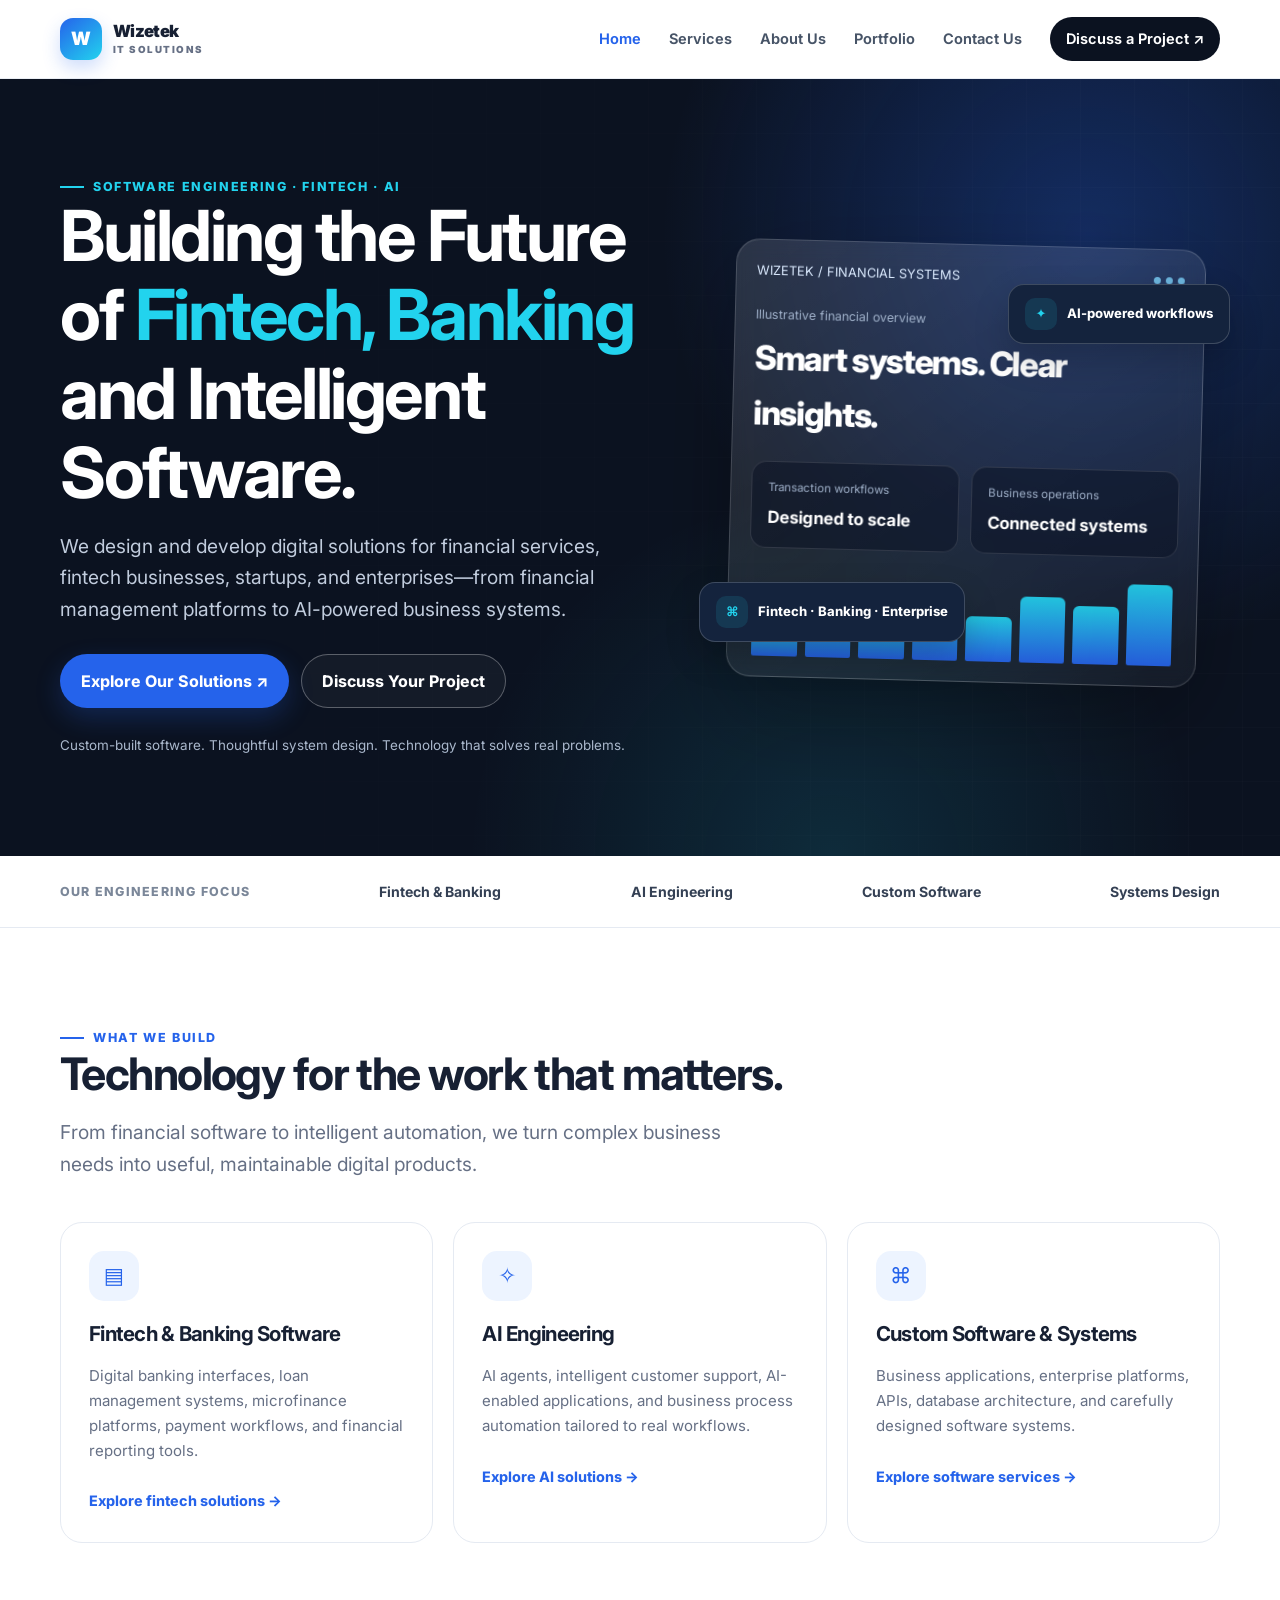
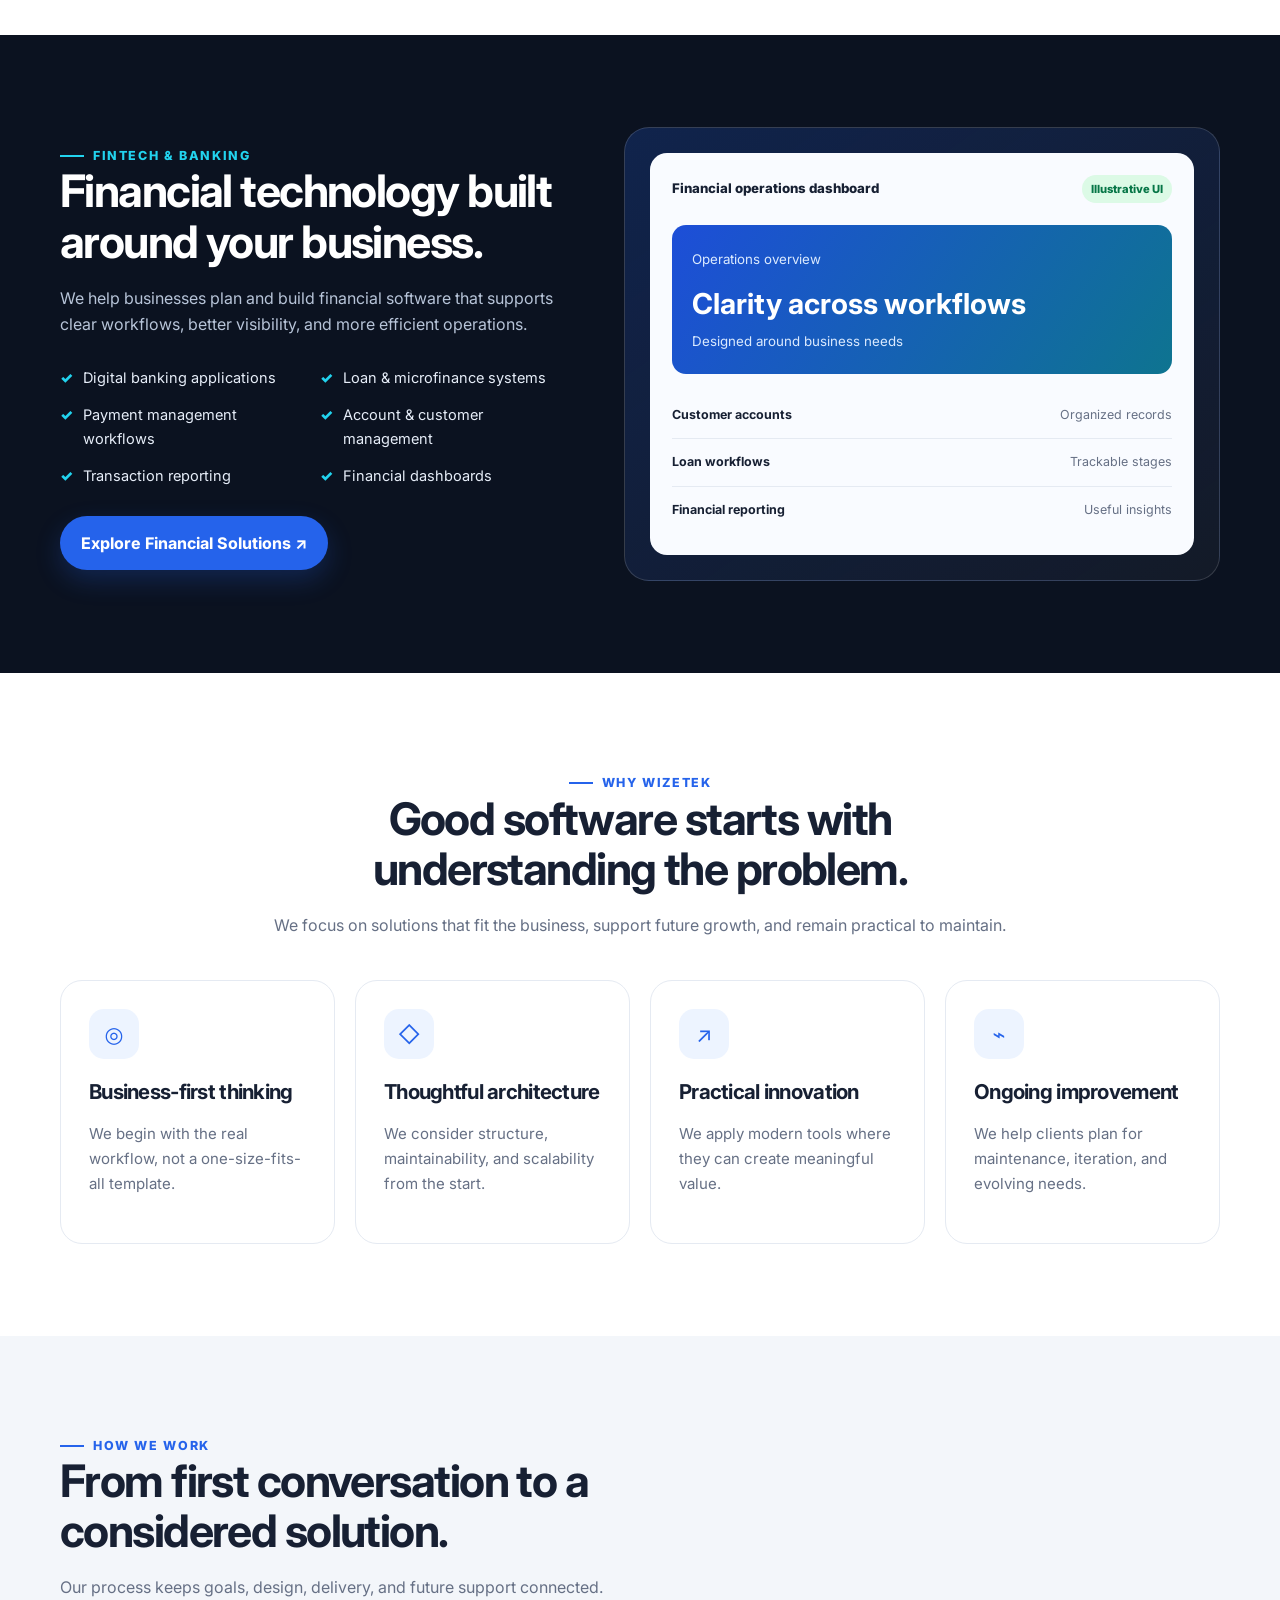
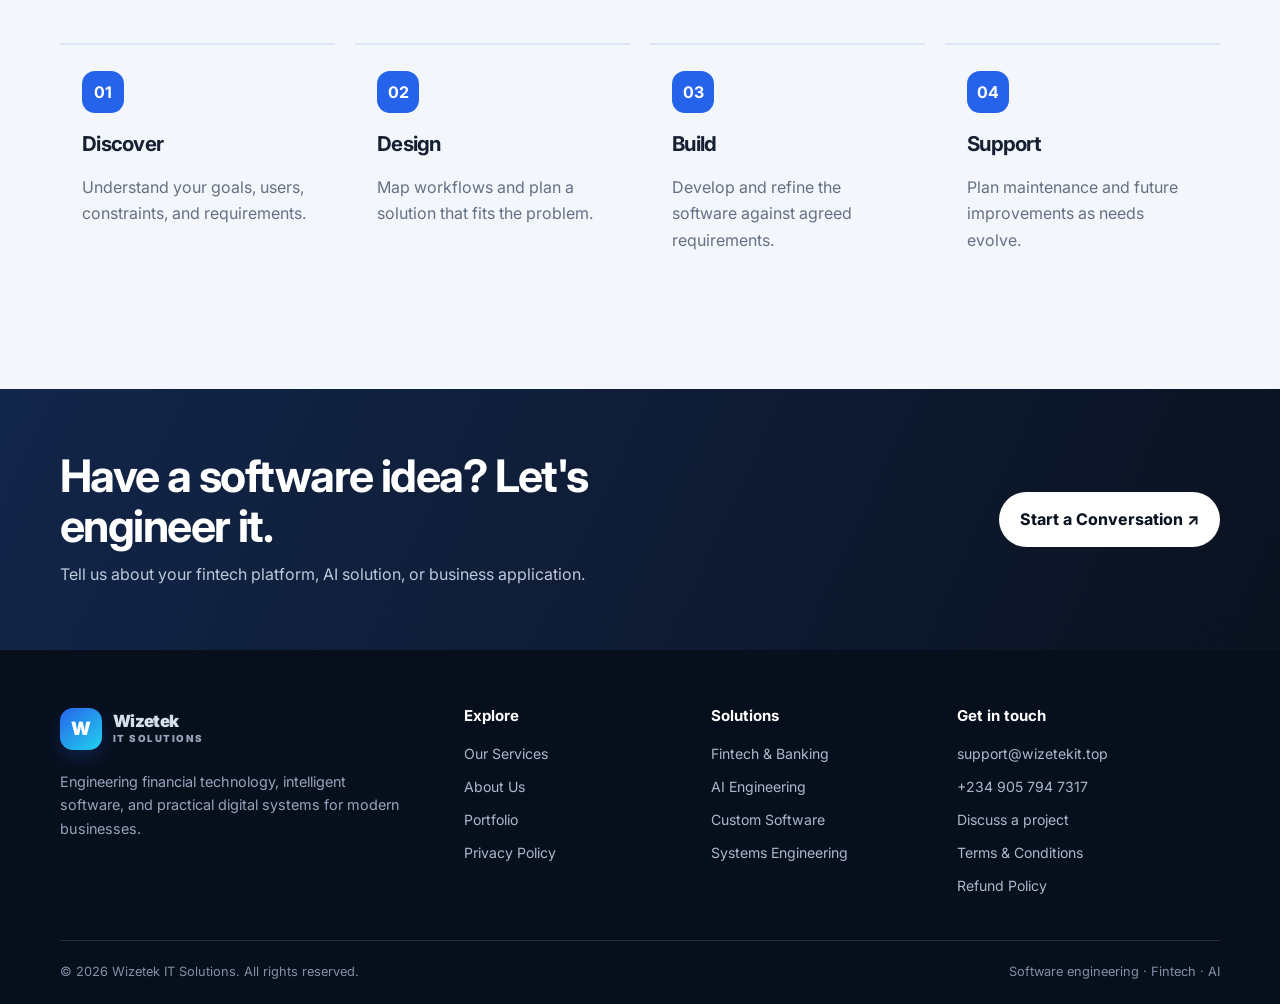
==== index.html @ 0a736b8a "wizetek commit New Wizetek commit" ====
<!doctype html>
<html lang="en">
<head>
  <meta charset="utf-8">
  <meta name="viewport" content="width=device-width, initial-scale=1">
  <title>Building the Future of Fintech, Banking and Intelligent Software | Wizetek IT Solutions</title>
  <meta name="description" content="Wizetek IT Solutions builds fintech applications, digital banking software, AI-powered solutions, and custom enterprise systems.">
  <meta name="theme-color" content="#0b1220">
  <meta property="og:title" content="Building the Future of Fintech, Banking and Intelligent Software | Wizetek IT Solutions">
  <meta property="og:description" content="Wizetek IT Solutions builds fintech applications, digital banking software, AI-powered solutions, and custom enterprise systems.">
  <meta property="og:type" content="website">
  <link rel="preconnect" href="https://fonts.googleapis.com">
  <link rel="preconnect" href="https://fonts.gstatic.com" crossorigin>
  <link href="https://fonts.googleapis.com/css2?family=Inter:wght@400;500;600;700;800;900&display=swap" rel="stylesheet">
  <link rel="stylesheet" href="css/style.css">
  <link rel="icon" href="assets/favicon.svg" type="image/svg+xml">
</head>
<body>

<header class="site-header">
  <div class="container nav-wrap">
    <a class="brand" href="index.html" aria-label="Wizetek IT Solutions home">
      <span class="brand-mark">W</span>
      <span class="brand-name">Wizetek <small>IT Solutions</small></span>
    </a>
    <button class="menu-toggle" type="button" aria-label="Open navigation menu" aria-expanded="false" aria-controls="primary-navigation">☰</button>
    <nav class="nav-links" id="primary-navigation" aria-label="Primary navigation">
      <a href="index.html" data-page="index.html" class="active">Home</a><a href="services.html" data-page="services.html">Services</a><a href="about.html" data-page="about.html">About Us</a><a href="portfolio.html" data-page="portfolio.html">Portfolio</a><a href="contact.html" data-page="contact.html">Contact Us</a>
      <a class="nav-cta" href="contact.html">Discuss a Project ↗</a>
    </nav>
  </div>
</header>
<main>

<section class="hero">
  <div class="container hero-grid">
    <div class="reveal">
      <span class="eyebrow">Software engineering · Fintech · AI</span>
      <h1>Building the Future of <span>Fintech, Banking</span> and Intelligent Software.</h1>
      <p class="lead">We design and develop digital solutions for financial services, fintech businesses, startups, and enterprises—from financial management platforms to AI-powered business systems.</p>
      <div class="hero-actions"><a class="btn btn-primary" href="services.html">Explore Our Solutions ↗</a><a class="btn btn-outline" href="contact.html">Discuss Your Project</a></div>
      <div class="hero-note">Custom-built software. Thoughtful system design. Technology that solves real problems.</div>
    </div>
    <div class="hero-visual reveal" aria-label="Illustrative financial software dashboard">
      <div class="floating-chip chip-one"><b>✦</b> AI-powered workflows</div>
      <div class="dashboard">
        <div class="dash-top"><span>WIZETEK / FINANCIAL SYSTEMS</span><span class="dots"><i></i><i></i><i></i></span></div>
        <div class="dash-label">Illustrative financial overview</div><div class="dash-value">Smart systems. Clear insights.</div>
        <div class="dash-cards"><div class="dash-card"><span>Transaction workflows</span><strong>Designed to scale</strong></div><div class="dash-card"><span>Business operations</span><strong>Connected systems</strong></div></div>
        <div class="chart"><i style="height:32%"></i><i style="height:47%"></i><i style="height:40%"></i><i style="height:62%"></i><i style="height:53%"></i><i style="height:77%"></i><i style="height:68%"></i><i style="height:94%"></i></div>
      </div>
      <div class="floating-chip chip-two"><b>⌘</b> Fintech · Banking · Enterprise</div>
    </div>
  </div>
</section>
<div class="trust-strip"><div class="container trust-inner"><span>Our engineering focus</span><strong>Fintech & Banking</strong><strong>AI Engineering</strong><strong>Custom Software</strong><strong>Systems Design</strong></div></div>
<section class="section">
  <div class="container">
    <div class="section-heading reveal"><span class="eyebrow">What we build</span><h2>Technology for the work that matters.</h2><p class="lead">From financial software to intelligent automation, we turn complex business needs into useful, maintainable digital products.</p></div>
    <div class="grid grid-3">
      <article class="card reveal"><div class="card-icon">▤</div><h3>Fintech & Banking Software</h3><p>Digital banking interfaces, loan management systems, microfinance platforms, payment workflows, and financial reporting tools.</p><a class="arrow-link" href="services.html#fintech">Explore fintech solutions →</a></article>
      <article class="card reveal"><div class="card-icon">✧</div><h3>AI Engineering</h3><p>AI agents, intelligent customer support, AI-enabled applications, and business process automation tailored to real workflows.</p><a class="arrow-link" href="services.html#ai">Explore AI solutions →</a></article>
      <article class="card reveal"><div class="card-icon">⌘</div><h3>Custom Software & Systems</h3><p>Business applications, enterprise platforms, APIs, database architecture, and carefully designed software systems.</p><a class="arrow-link" href="services.html#software">Explore software services →</a></article>
    </div>
  </div>
</section>
<section class="section featured-band">
  <div class="container featured-grid">
    <div class="reveal"><span class="eyebrow">Fintech & banking</span><h2>Financial technology built around your business.</h2><p>We help businesses plan and build financial software that supports clear workflows, better visibility, and more efficient operations.</p>
      <div class="feature-list"><div><span class="check">✓</span> Digital banking applications</div><div><span class="check">✓</span> Loan & microfinance systems</div><div><span class="check">✓</span> Payment management workflows</div><div><span class="check">✓</span> Account & customer management</div><div><span class="check">✓</span> Transaction reporting</div><div><span class="check">✓</span> Financial dashboards</div></div>
      <a class="btn btn-primary" href="services.html#fintech">Explore Financial Solutions ↗</a>
    </div>
    <div class="fintech-visual reveal"><div class="fintech-screen"><div class="screen-head"><span>Financial operations dashboard</span><span class="screen-pill">Illustrative UI</span></div><div class="balance-box"><small>Operations overview</small><strong>Clarity across workflows</strong><small>Designed around business needs</small></div><div class="mini-transactions"><div class="transaction"><b>Customer accounts</b><span>Organized records</span></div><div class="transaction"><b>Loan workflows</b><span>Trackable stages</span></div><div class="transaction"><b>Financial reporting</b><span>Useful insights</span></div></div></div></div>
  </div>
</section>
<section class="section">
  <div class="container">
    <div class="section-heading center reveal"><span class="eyebrow">Why Wizetek</span><h2>Good software starts with understanding the problem.</h2><p>We focus on solutions that fit the business, support future growth, and remain practical to maintain.</p></div>
    <div class="grid grid-4">
      <article class="card reveal"><div class="card-icon">◎</div><h3>Business-first thinking</h3><p>We begin with the real workflow, not a one-size-fits-all template.</p></article>
      <article class="card reveal"><div class="card-icon">◇</div><h3>Thoughtful architecture</h3><p>We consider structure, maintainability, and scalability from the start.</p></article>
      <article class="card reveal"><div class="card-icon">↗</div><h3>Practical innovation</h3><p>We apply modern tools where they can create meaningful value.</p></article>
      <article class="card reveal"><div class="card-icon">⌁</div><h3>Ongoing improvement</h3><p>We help clients plan for maintenance, iteration, and evolving needs.</p></article>
    </div>
  </div>
</section>
<section class="section" style="background:var(--paper)">
  <div class="container">
    <div class="section-heading reveal"><span class="eyebrow">How we work</span><h2>From first conversation to a considered solution.</h2><p>Our process keeps goals, design, delivery, and future support connected.</p></div>
    <div class="grid grid-4">
      <div class="process-step reveal"><b>01</b><h3>Discover</h3><p>Understand your goals, users, constraints, and requirements.</p></div>
      <div class="process-step reveal"><b>02</b><h3>Design</h3><p>Map workflows and plan a solution that fits the problem.</p></div>
      <div class="process-step reveal"><b>03</b><h3>Build</h3><p>Develop and refine the software against agreed requirements.</p></div>
      <div class="process-step reveal"><b>04</b><h3>Support</h3><p>Plan maintenance and future improvements as needs evolve.</p></div>
    </div>
  </div>
</section>
<section class="cta-band"><div class="container cta-inner"><div><h2>Have a software idea? Let's engineer it.</h2><p>Tell us about your fintech platform, AI solution, or business application.</p></div><a class="btn btn-light" href="contact.html">Start a Conversation ↗</a></div></section>

</main>

<footer class="site-footer">
  <div class="container">
    <div class="footer-grid">
      <div>
        <a class="brand" href="index.html"><span class="brand-mark">W</span><span class="brand-name">Wizetek <small>IT Solutions</small></span></a>
        <p>Engineering financial technology, intelligent software, and practical digital systems for modern businesses.</p>
      </div>
      <div><h4>Explore</h4><div class="footer-links"><a href="services.html">Our Services</a><a href="about.html">About Us</a><a href="portfolio.html">Portfolio</a><a href="privacy-policy.html">Privacy Policy</a></div></div>
      <div><h4>Solutions</h4><div class="footer-links"><a href="services.html#fintech">Fintech & Banking</a><a href="services.html#ai">AI Engineering</a><a href="services.html#software">Custom Software</a><a href="services.html#systems">Systems Engineering</a></div></div>
     
<div>
  <h4>Get in touch</h4>
  <div class="footer-links">
    <a href="mailto:support@wizetekit.top">support@wizetekit.top</a>
    <a href="tel:+2349057947317">+234 905 794 7317</a>
    <a href="contact.html">Discuss a project</a>
    <a href="terms.html">Terms & Conditions</a>
    <a href="refund-policy.html">Refund Policy</a>
  </div>
</div>

    </div>
    <div class="footer-bottom"><span>© <span data-year></span> Wizetek IT Solutions. All rights reserved.</span><span>Software engineering · Fintech · AI</span></div>
  </div>
</footer>
<script src="js/main.js" defer></script>
</body>
</html>
---- css/style.css ----
:root {
  --navy: #0b1220;
  --navy-2: #101b32;
  --blue: #2563eb;
  --cyan: #22d3ee;
  --ink: #172033;
  --muted: #667085;
  --line: #e5eaf2;
  --paper: #f3f6fa;
  --white: #fff;
  --radius: 22px;
  --shadow: 0 18px 55px rgba(14, 27, 52, .10);
}
* { box-sizing: border-box; }
html { scroll-behavior: smooth; }
body { margin: 0; color: var(--ink); background: var(--white); font-family: Inter, Poppins, system-ui, -apple-system, BlinkMacSystemFont, "Segoe UI", sans-serif; line-height: 1.65; }
body.menu-open { overflow: hidden; }
a { color: inherit; text-decoration: none; }
button, input, select, textarea { font: inherit; }
button, a { -webkit-tap-highlight-color: transparent; }
img, svg { max-width: 100%; }
.container { width: min(1160px, calc(100% - 40px)); margin-inline: auto; }
.section { padding: 92px 0; }
.section-sm { padding: 64px 0; }
.eyebrow { display: inline-flex; align-items: center; gap: 9px; color: var(--blue); font-size: .78rem; font-weight: 800; letter-spacing: .13em; text-transform: uppercase; }
.eyebrow::before { content: ""; width: 24px; height: 2px; background: currentColor; }
h1, h2, h3, h4 { line-height: 1.12; letter-spacing: -.035em; margin: 0 0 18px; }
h1 { font-size: clamp(2.7rem, 5.5vw, 5rem); }
h2 { font-size: clamp(2rem, 3.5vw, 3.2rem); }
h3 { font-size: 1.28rem; }
p { margin: 0 0 18px; color: var(--muted); }
.lead { font-size: clamp(1.05rem, 1.5vw, 1.2rem); max-width: 690px; }
.section-heading { max-width: 740px; margin-bottom: 42px; }
.section-heading.center { margin-inline: auto; text-align: center; }
.section-heading.center .eyebrow { justify-content: center; }
.section-heading.center p { margin-inline: auto; }
.btn { display: inline-flex; align-items: center; justify-content: center; gap: 10px; padding: 13px 20px; border-radius: 999px; border: 1px solid transparent; font-weight: 750; transition: transform .2s ease, background .2s ease, border-color .2s ease; cursor: pointer; }
.btn:hover { transform: translateY(-2px); }
.btn-primary { color: #fff; background: var(--blue); box-shadow: 0 10px 26px rgba(37, 99, 235, .24); }
.btn-primary:hover { background: #1d4ed8; }
.btn-outline { color: var(--ink); border-color: #cbd5e1; background: rgba(255,255,255,.75); }
.btn-outline:hover { border-color: var(--blue); color: var(--blue); }
.btn-light { color: var(--navy); background: white; }
.btn-text { color: var(--blue); padding-inline: 0; }
.site-header { position: sticky; top: 0; z-index: 100; background: rgba(255,255,255,.92); backdrop-filter: blur(16px); border-bottom: 1px solid rgba(229,234,242,.8); }
.nav-wrap { min-height: 78px; display: flex; align-items: center; justify-content: space-between; gap: 24px; }
.brand { display: inline-flex; align-items: center; gap: 11px; font-weight: 900; letter-spacing: -.04em; line-height: 1.05; }
.brand-mark { display: grid; place-items: center; width: 42px; height: 42px; border-radius: 13px; color: white; background: linear-gradient(140deg, var(--blue), var(--cyan)); box-shadow: 0 8px 18px rgba(37,99,235,.22); font-size: 1.15rem; font-weight: 900; }
.brand-name { font-size: 1.05rem; }
.brand-name small { display: block; margin-top: 4px; color: var(--muted); font-size: .61rem; letter-spacing: .15em; text-transform: uppercase; }
.nav-links { display: flex; align-items: center; gap: 28px; }
.nav-links a { color: #475467; font-size: .91rem; font-weight: 650; }
.nav-links a:hover, .nav-links a.active { color: var(--blue); }
.nav-links .nav-cta { padding: 10px 16px; color: white; background: var(--navy); border-radius: 999px; }
.menu-toggle { display: none; width: 44px; height: 44px; border: 1px solid var(--line); border-radius: 12px; background: white; color: var(--ink); font-size: 1.3rem; }
.hero { position: relative; overflow: hidden; color: white; background: radial-gradient(circle at 85% 20%, rgba(37,99,235,.32), transparent 34%), radial-gradient(circle at 65% 100%, rgba(34,211,238,.13), transparent 32%), var(--navy); }
.hero::after { content: ""; position: absolute; inset: 0; opacity: .13; pointer-events: none; background-image: linear-gradient(rgba(255,255,255,.12) 1px, transparent 1px), linear-gradient(90deg, rgba(255,255,255,.12) 1px, transparent 1px); background-size: 54px 54px; mask-image: linear-gradient(to right, transparent, black); }
.hero-grid { position: relative; z-index: 1; display: grid; grid-template-columns: 1.08fr .92fr; gap: 54px; align-items: center; padding: 90px 0 100px; }
.hero .eyebrow { color: var(--cyan); }
.hero h1 { max-width: 760px; }
.hero h1 span { color: var(--cyan); }
.hero p { color: #c1ccdd; max-width: 650px; }
.hero-actions { display: flex; flex-wrap: wrap; gap: 12px; margin-top: 28px; }
.hero .btn-outline { color: white; border-color: rgba(255,255,255,.3); background: rgba(255,255,255,.04); }
.hero-note { margin-top: 26px; color: #aab8cc; font-size: .84rem; }
.hero-visual { position: relative; min-height: 420px; display: grid; place-items: center; }
.dashboard { width: min(100%, 470px); padding: 20px; border: 1px solid rgba(255,255,255,.18); border-radius: 24px; background: linear-gradient(145deg, rgba(255,255,255,.12), rgba(255,255,255,.035)); box-shadow: 0 30px 90px rgba(0,0,0,.28); backdrop-filter: blur(12px); transform: rotate(1.5deg); }
.dash-top { display: flex; align-items: center; justify-content: space-between; margin-bottom: 24px; color: #dbeafe; font-size: .8rem; }
.dots { display: flex; gap: 5px; }
.dots i { display: block; width: 7px; height: 7px; border-radius: 50%; background: #7dd3fc; opacity: .8; }
.dash-label { color: #9fb0c9; font-size: .78rem; }
.dash-value { margin: 4px 0 20px; color: white; font-size: 2.1rem; font-weight: 800; letter-spacing: -.04em; }
.dash-cards { display: grid; grid-template-columns: 1fr 1fr; gap: 12px; }
.dash-card { padding: 16px; border: 1px solid rgba(255,255,255,.12); border-radius: 15px; background: rgba(9,17,34,.5); }
.dash-card span { display: block; color: #9fb0c9; font-size: .72rem; }
.dash-card strong { display: block; margin-top: 7px; color: white; font-size: 1.05rem; }
.chart { display: flex; align-items: end; gap: 8px; height: 86px; margin-top: 22px; padding: 0 4px; }
.chart i { flex: 1; border-radius: 6px 6px 2px 2px; background: linear-gradient(to top, var(--blue), var(--cyan)); opacity: .9; }
.floating-chip { position: absolute; z-index: 2; display: flex; align-items: center; gap: 10px; padding: 13px 16px; border: 1px solid rgba(255,255,255,.18); border-radius: 16px; color: white; background: #14233d; box-shadow: 0 15px 35px rgba(0,0,0,.2); font-size: .82rem; font-weight: 750; }
.floating-chip b { display: grid; place-items: center; width: 32px; height: 32px; border-radius: 10px; color: var(--cyan); background: rgba(34,211,238,.12); }
.chip-one { top: 40px; right: -10px; }
.chip-two { bottom: 40px; left: -12px; }
.trust-strip { border-bottom: 1px solid var(--line); background: #fff; }
.trust-inner { display: flex; flex-wrap: wrap; align-items: center; justify-content: space-between; gap: 20px; padding: 24px 0; }
.trust-inner span { color: #7b8799; font-size: .78rem; font-weight: 800; letter-spacing: .1em; text-transform: uppercase; }
.trust-inner strong { color: #344054; font-size: .88rem; }
.grid { display: grid; gap: 20px; }
.grid-2 { grid-template-columns: repeat(2, minmax(0,1fr)); }
.grid-3 { grid-template-columns: repeat(3, minmax(0,1fr)); }
.grid-4 { grid-template-columns: repeat(4, minmax(0,1fr)); }
.card { height: 100%; padding: 28px; border: 1px solid var(--line); border-radius: var(--radius); background: white; transition: transform .22s ease, box-shadow .22s ease, border-color .22s ease; }
.card:hover { transform: translateY(-4px); border-color: #c6d7f8; box-shadow: var(--shadow); }
.card-icon { display: grid; place-items: center; width: 50px; height: 50px; margin-bottom: 22px; border-radius: 15px; color: var(--blue); background: #edf4ff; font-size: 1.35rem; }
.card p { font-size: .94rem; }
.card .arrow-link { display: inline-flex; gap: 8px; align-items: center; margin-top: 8px; color: var(--blue); font-size: .9rem; font-weight: 750; }
.featured-band { overflow: hidden; color: white; background: var(--navy); }
.featured-grid { display: grid; grid-template-columns: .92fr 1.08fr; gap: 56px; align-items: center; }
.featured-band p { color: #b7c4d8; }
.featured-band .eyebrow { color: var(--cyan); }
.feature-list { display: grid; grid-template-columns: 1fr 1fr; gap: 13px; margin: 28px 0; }
.feature-list div { display: flex; gap: 10px; align-items: flex-start; color: #e6edf8; font-size: .91rem; }
.check { color: var(--cyan); font-weight: 900; }
.fintech-visual { padding: 25px; border: 1px solid rgba(255,255,255,.15); border-radius: 25px; background: linear-gradient(145deg, rgba(37,99,235,.22), rgba(255,255,255,.035)); }
.fintech-screen { padding: 22px; border-radius: 17px; background: #f9fbff; color: var(--ink); }
.screen-head { display: flex; align-items: center; justify-content: space-between; gap: 12px; margin-bottom: 22px; font-size: .83rem; font-weight: 800; }
.screen-pill { padding: 5px 9px; border-radius: 99px; color: #067647; background: #dcfae6; font-size: .7rem; }
.balance-box { padding: 20px; border-radius: 14px; color: white; background: linear-gradient(125deg, #1d4ed8, #0e7490); }
.balance-box small { color: #dbeafe; }
.balance-box strong { display: block; margin-top: 8px; font-size: 1.8rem; }
.mini-transactions { margin-top: 18px; }
.transaction { display: flex; justify-content: space-between; gap: 10px; padding: 13px 0; border-bottom: 1px solid var(--line); font-size: .78rem; }
.transaction:last-child { border: 0; }
.transaction span { color: var(--muted); }
.process-step { position: relative; padding: 26px 22px; border-top: 2px solid #dce6f7; }
.process-step b { display: grid; place-items: center; width: 42px; height: 42px; margin-bottom: 20px; border-radius: 13px; color: white; background: var(--blue); }
.cta-band { padding: 62px 0; color: white; background: linear-gradient(115deg, #12264a, #0b1220); }
.cta-inner { display: flex; align-items: center; justify-content: space-between; gap: 30px; }
.cta-band h2 { max-width: 690px; margin-bottom: 10px; }
.cta-band p { color: #bdc9da; margin: 0; }
.page-hero { padding: 76px 0 70px; color: white; background: radial-gradient(circle at 90% 0, rgba(37,99,235,.25), transparent 30%), var(--navy); }
.page-hero h1 { font-size: clamp(2.5rem, 5vw, 4.2rem); max-width: 850px; }
.page-hero p { max-width: 720px; color: #bdc9da; font-size: 1.1rem; }
.breadcrumb { color: #9bb1d0; font-size: .84rem; margin-bottom: 22px; }
.breadcrumb a { color: var(--cyan); }
.service-group { margin-bottom: 66px; }
.service-group:last-child { margin-bottom: 0; }
.service-group-head { display: flex; justify-content: space-between; align-items: end; gap: 30px; margin-bottom: 28px; }
.service-group-head p { max-width: 510px; margin: 0; }
.service-card ul { margin: 0 0 18px; padding-left: 19px; color: var(--muted); font-size: .9rem; }
.service-card li { margin-bottom: 7px; }
.dark-card { color: white; border-color: rgba(255,255,255,.13); background: #111e35; }
.dark-card p { color: #b7c4d8; }
.dark-card .card-icon { color: var(--cyan); background: rgba(34,211,238,.12); }
.about-split { display: grid; grid-template-columns: 1fr 1fr; gap: 60px; align-items: start; }
.statement-card { padding: 32px; border: 1px solid var(--line); border-radius: var(--radius); background: var(--paper); }
.statement-card + .statement-card { margin-top: 16px; }
.values-grid { display: grid; grid-template-columns: repeat(3, 1fr); gap: 16px; }
.value-card { padding: 22px; border-radius: 17px; background: var(--paper); }
.value-card h3 { margin-bottom: 8px; }
.value-card p { margin: 0; font-size: .9rem; }
.portfolio-toolbar { display: flex; flex-wrap: wrap; gap: 10px; margin-bottom: 30px; }
.filter-btn { padding: 10px 16px; border: 1px solid var(--line); border-radius: 99px; background: white; color: #475467; font-weight: 700; cursor: pointer; }
.filter-btn.active, .filter-btn:hover { color: white; border-color: var(--blue); background: var(--blue); }
.project-card { overflow: hidden; padding: 0; }
.project-art { min-height: 190px; display: grid; place-items: center; padding: 24px; color: white; background: radial-gradient(circle at 80% 10%, rgba(34,211,238,.32), transparent 30%), linear-gradient(135deg, #10244a, #0b1220); }
.project-art .mock-window { width: 100%; max-width: 310px; padding: 14px; border: 1px solid rgba(255,255,255,.18); border-radius: 14px; background: rgba(255,255,255,.08); }
.mock-line { height: 7px; margin: 9px 0; border-radius: 5px; background: rgba(255,255,255,.24); }
.mock-line.short { width: 48%; }
.mock-pills { display: flex; gap: 7px; margin-top: 14px; }
.mock-pills i { width: 30%; height: 36px; border-radius: 8px; background: rgba(34,211,238,.16); border: 1px solid rgba(34,211,238,.2); }
.project-content { padding: 25px; }
.project-tag { display: inline-block; margin-bottom: 12px; color: var(--blue); font-size: .74rem; font-weight: 850; letter-spacing: .08em; text-transform: uppercase; }
.project-content p { font-size: .93rem; }
.placeholder-note { display: inline-block; padding: 6px 9px; border-radius: 8px; color: #8a4b10; background: #fff4df; font-size: .75rem; font-weight: 750; }
.contact-grid { display: grid; grid-template-columns: .8fr 1.2fr; gap: 42px; align-items: start; }
.contact-panel { padding: 30px; border-radius: var(--radius); color: white; background: var(--navy); }
.contact-panel p { color: #bdc9da; }
.contact-item { display: flex; gap: 13px; margin-top: 24px; align-items: flex-start; }
.contact-item b { display: grid; place-items: center; width: 42px; height: 42px; flex: 0 0 auto; border-radius: 12px; color: var(--cyan); background: rgba(34,211,238,.12); }
.contact-item span { display: block; color: #8fa3c0; font-size: .78rem; }
.contact-item strong { overflow-wrap: anywhere; color: white; font-size: .95rem; }
.form-panel { padding: 32px; border: 1px solid var(--line); border-radius: var(--radius); box-shadow: var(--shadow); }
.form-grid { display: grid; grid-template-columns: 1fr 1fr; gap: 18px; }
.field { display: flex; flex-direction: column; gap: 7px; }
.field.full { grid-column: 1 / -1; }
.field label { font-size: .85rem; font-weight: 750; }
.field input, .field select, .field textarea { width: 100%; padding: 13px 14px; border: 1px solid #d0d7e2; border-radius: 12px; outline: none; color: var(--ink); background: white; }
.field textarea { min-height: 140px; resize: vertical; }
.field input:focus, .field select:focus, .field textarea:focus { border-color: var(--blue); box-shadow: 0 0 0 3px rgba(37,99,235,.12); }
.form-help { margin-top: 12px; font-size: .82rem; }
.form-status { display: none; margin-top: 16px; padding: 13px 15px; border-radius: 12px; color: #7a4510; background: #fff4df; font-size: .88rem; }
.form-status.show { display: block; }
.policy-content { max-width: 820px; }
.policy-content h2 { margin-top: 36px; font-size: 1.55rem; }
.policy-content h3 { margin-top: 24px; }
.policy-content p, .policy-content li { color: #566277; }
.site-footer { padding: 58px 0 22px; color: #d4deed; background: #080f1c; }
.footer-grid { display: grid; grid-template-columns: 1.4fr .8fr .8fr 1fr; gap: 36px; padding-bottom: 42px; }
.site-footer .brand-name small { color: #95a4ba; }
.site-footer p { max-width: 350px; margin-top: 20px; color: #95a4ba; font-size: .9rem; }
.site-footer h4 { margin-bottom: 17px; color: white; font-size: .94rem; letter-spacing: 0; }
.footer-links { display: grid; gap: 10px; }
.footer-links a { color: #aab8cc; font-size: .88rem; }
.footer-links a:hover { color: var(--cyan); }
.footer-bottom { display: flex; justify-content: space-between; flex-wrap: wrap; gap: 15px; padding-top: 20px; border-top: 1px solid rgba(255,255,255,.12); color: #8190a6; font-size: .8rem; }
.empty-state { padding: 24px; border: 1px dashed #cbd5e1; border-radius: 16px; color: var(--muted); background: #fbfcfe; }
.reveal { opacity: 1; transform: none; }
.js-reveal .reveal { opacity: 0; transform: translateY(18px); transition: opacity .6s ease, transform .6s ease; }
.js-reveal .reveal.is-visible { opacity: 1; transform: translateY(0); }
@media (max-width: 980px) {
  .nav-links { gap: 17px; }
  .nav-links a { font-size: .85rem; }
  .hero-grid, .featured-grid { grid-template-columns: 1fr; }
  .hero-grid { gap: 22px; padding: 72px 0 82px; }
  .hero-visual { min-height: 380px; }
  .grid-4 { grid-template-columns: repeat(2, minmax(0,1fr)); }
  .footer-grid { grid-template-columns: 1fr 1fr; }
}
@media (max-width: 760px) {
  .container { width: min(100% - 32px, 600px); }
  .section { padding: 68px 0; }
  .section-sm { padding: 48px 0; }
  .nav-wrap { min-height: 70px; }
  .menu-toggle { display: inline-grid; place-items: center; }
  .nav-links { position: fixed; inset: 70px 0 0; display: none; align-items: stretch; flex-direction: column; gap: 0; padding: 20px 24px 30px; background: white; border-top: 1px solid var(--line); }
  .nav-links.open { display: flex; }
  .nav-links a { padding: 15px 4px; border-bottom: 1px solid var(--line); font-size: 1rem; }
  .nav-links .nav-cta { margin-top: 15px; padding: 13px 18px; text-align: center; }
  .hero-grid { padding: 58px 0 70px; }
  .hero-visual { min-height: 340px; }
  .dashboard { padding: 14px; }
  .chip-one { right: -3px; top: 10px; }
  .chip-two { left: -3px; bottom: 10px; }
  .grid-3, .grid-2, .about-split, .contact-grid { grid-template-columns: 1fr; }
  .grid-4 { grid-template-columns: 1fr 1fr; }
  .service-group-head, .cta-inner { align-items: flex-start; flex-direction: column; }
  .values-grid { grid-template-columns: 1fr 1fr; }
  .form-grid { grid-template-columns: 1fr; }
  .field.full { grid-column: auto; }
  .footer-grid { grid-template-columns: 1fr 1fr; gap: 28px 20px; }
}
@media (max-width: 460px) {
  .grid-4, .values-grid, .feature-list, .footer-grid { grid-template-columns: 1fr; }
  h1 { font-size: 2.55rem; }
  .hero-visual { min-height: 300px; }
  .dash-value { font-size: 1.65rem; }
  .floating-chip { font-size: .72rem; padding: 9px 11px; }
  .form-panel, .contact-panel { padding: 22px; }
  .trust-inner { align-items: flex-start; flex-direction: column; }
}
@media (prefers-reduced-motion: reduce) {
  *, *::before, *::after { scroll-behavior: auto !important; animation-duration: .01ms !important; transition-duration: .01ms !important; }
}
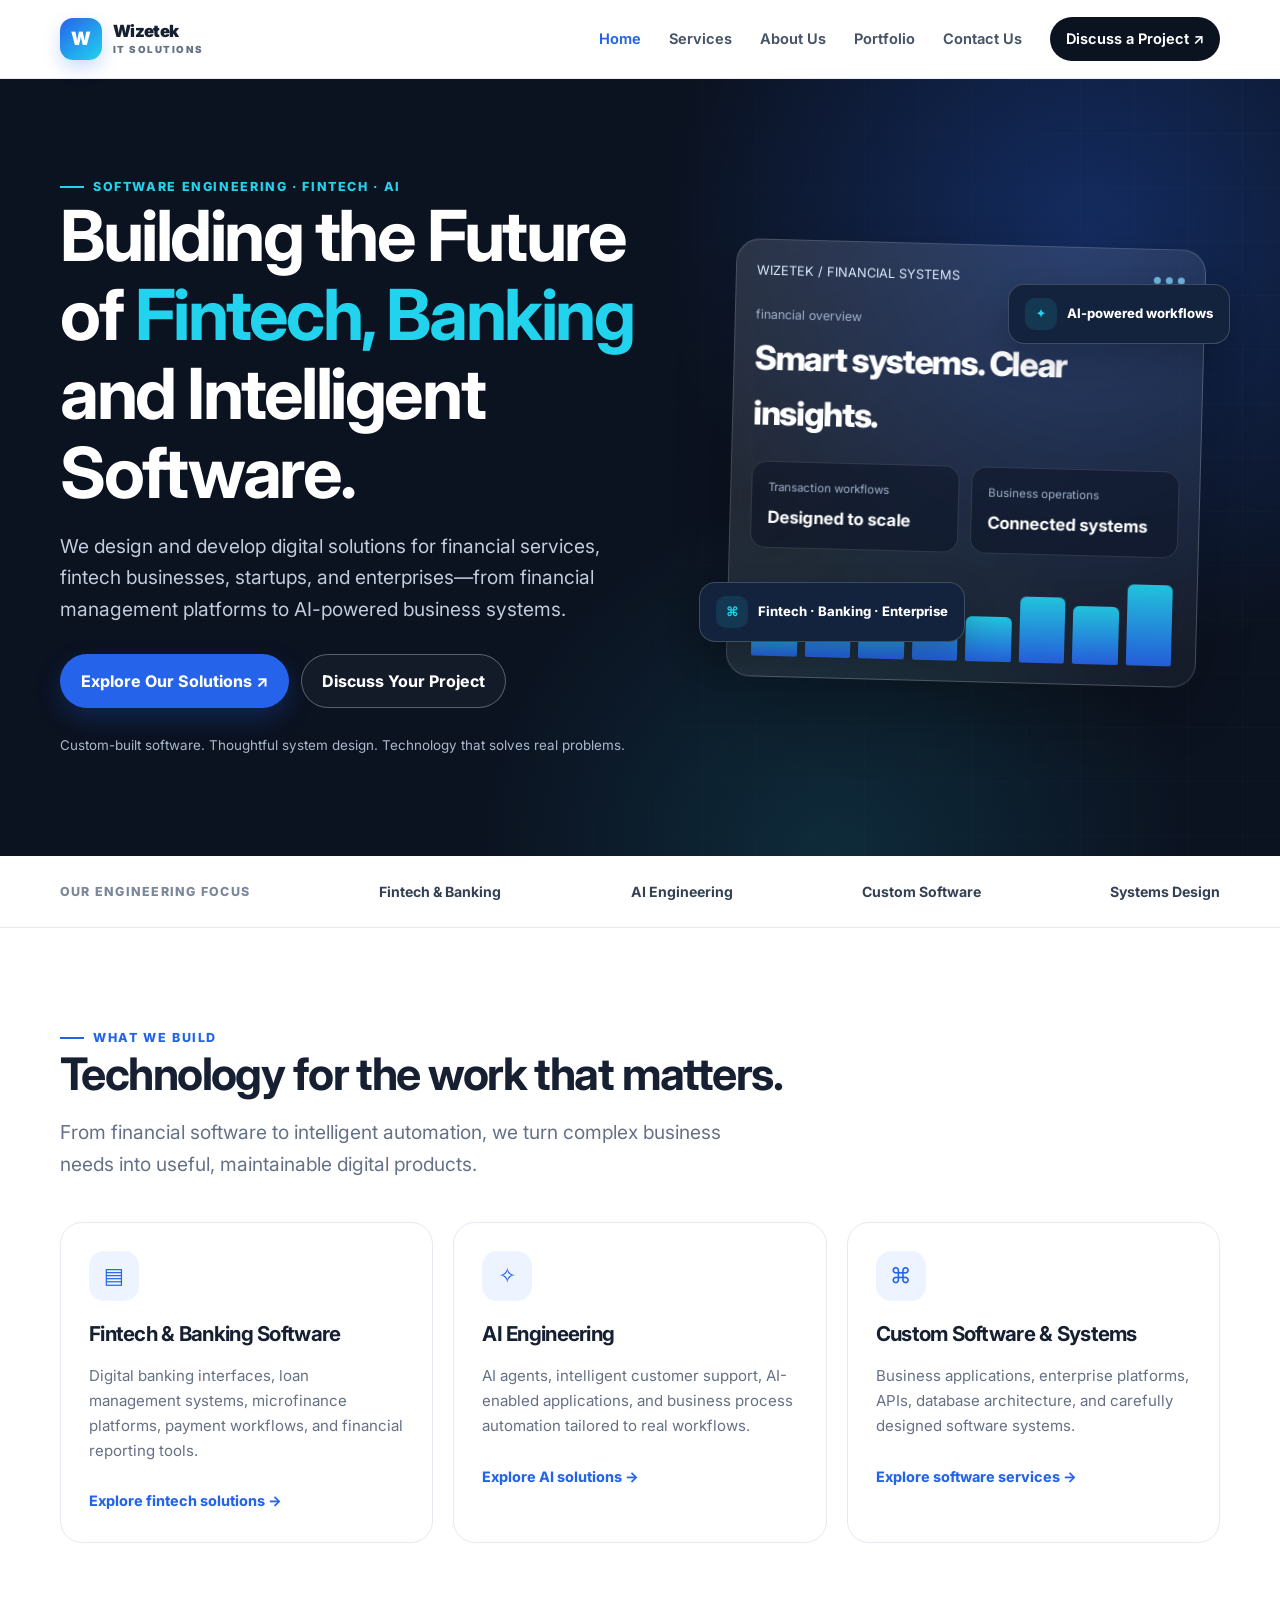
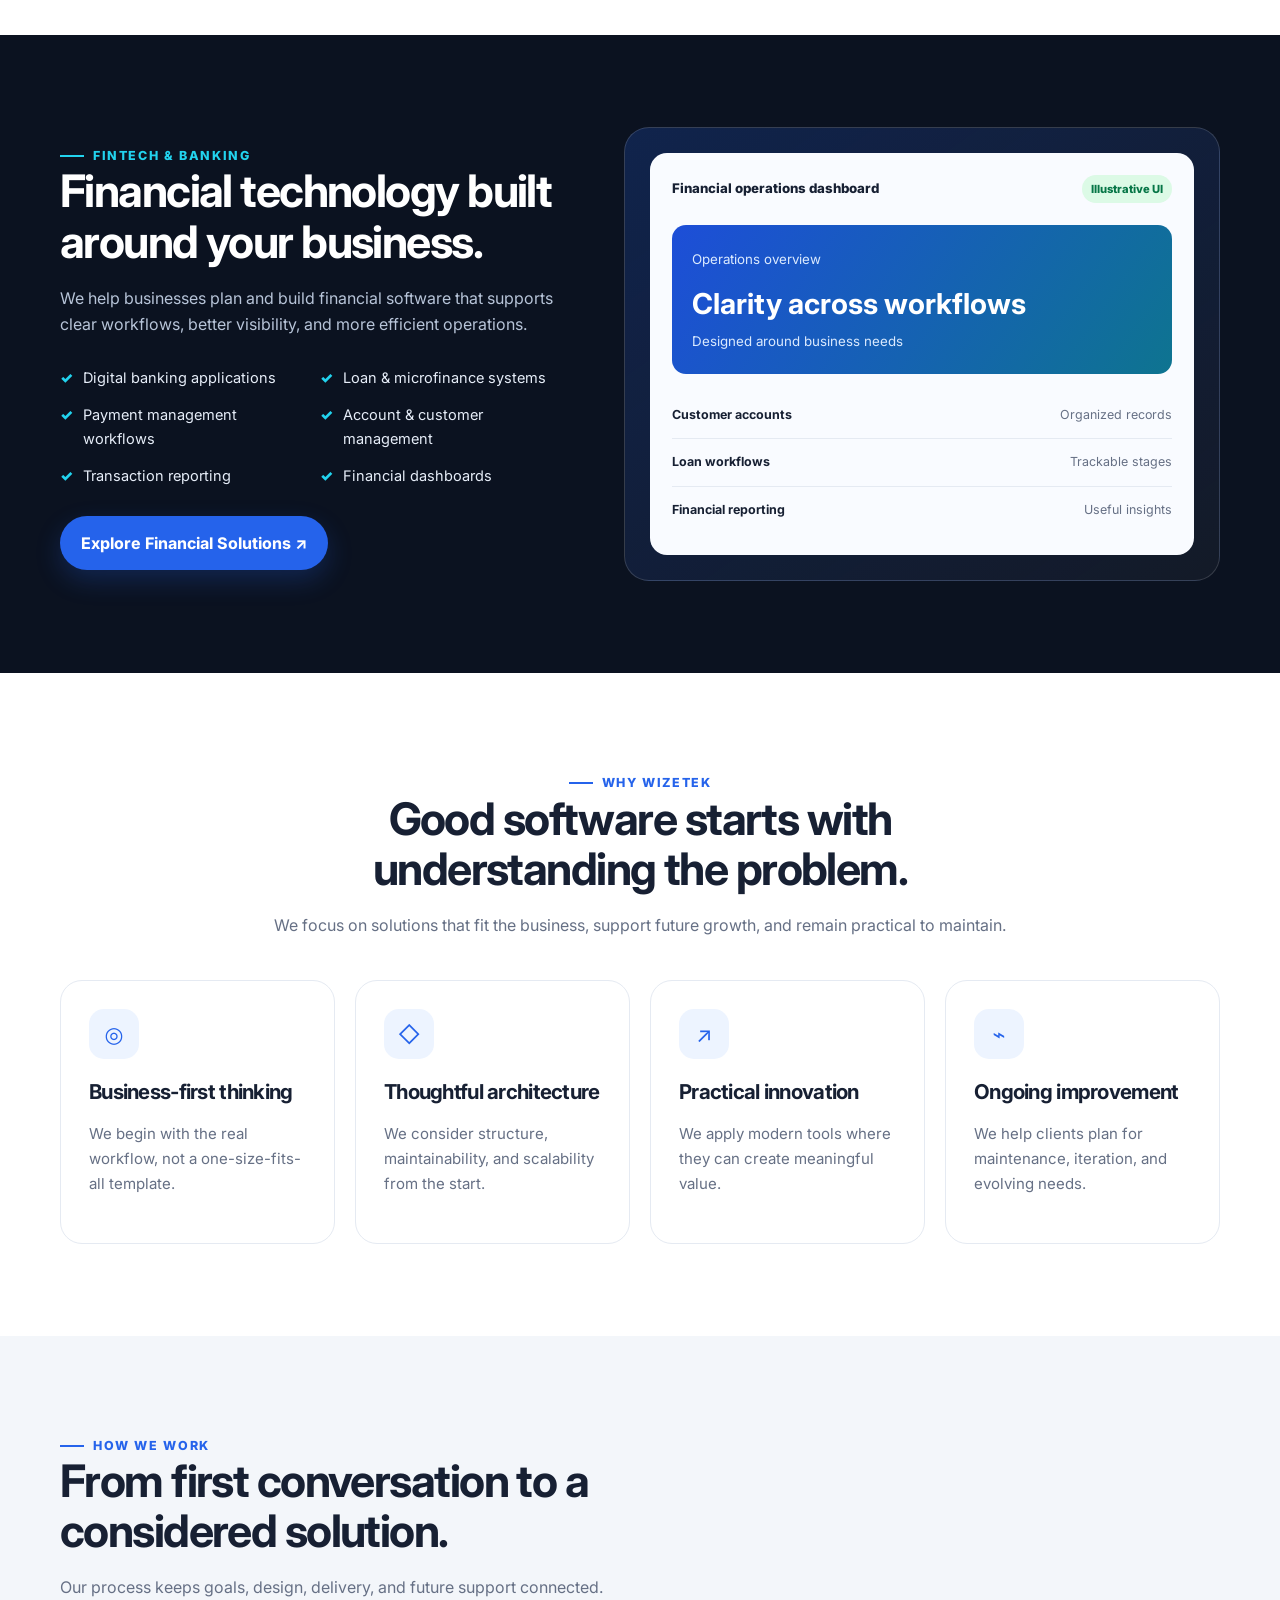
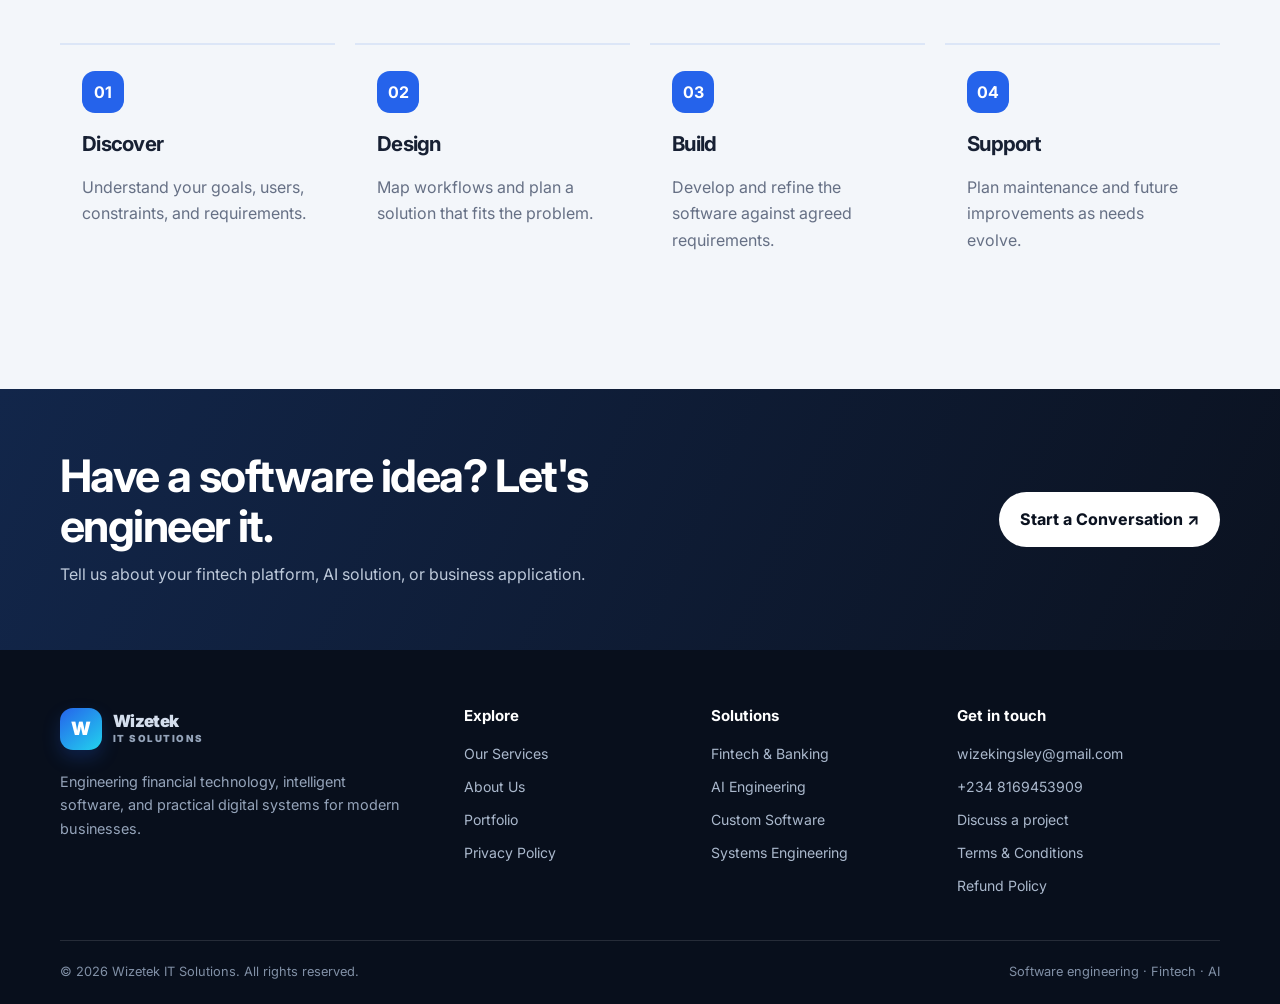
==== commit 1a3f7f57: "corrected git push error" ====
--- a/index.html
+++ b/index.html
@@ -45,7 +45,7 @@
       <div class="floating-chip chip-one"><b>✦</b> AI-powered workflows</div>
       <div class="dashboard">
         <div class="dash-top"><span>WIZETEK / FINANCIAL SYSTEMS</span><span class="dots"><i></i><i></i><i></i></span></div>
-        <div class="dash-label">Illustrative financial overview</div><div class="dash-value">Smart systems. Clear insights.</div>
+        <div class="dash-label">financial overview</div><div class="dash-value">Smart systems. Clear insights.</div>
         <div class="dash-cards"><div class="dash-card"><span>Transaction workflows</span><strong>Designed to scale</strong></div><div class="dash-card"><span>Business operations</span><strong>Connected systems</strong></div></div>
         <div class="chart"><i style="height:32%"></i><i style="height:47%"></i><i style="height:40%"></i><i style="height:62%"></i><i style="height:53%"></i><i style="height:77%"></i><i style="height:68%"></i><i style="height:94%"></i></div>
       </div>
@@ -112,8 +112,8 @@
 <div>
   <h4>Get in touch</h4>
   <div class="footer-links">
-    <a href="mailto:support@wizetekit.top">support@wizetekit.top</a>
-    <a href="tel:+2349057947317">+234 905 794 7317</a>
+    <a href="wizekingsley@gmail.com">wizekingsley@gmail.com</a>
+    <a href="tel:+2348169453909">+234 8169453909</a>
     <a href="contact.html">Discuss a project</a>
     <a href="terms.html">Terms & Conditions</a>
     <a href="refund-policy.html">Refund Policy</a>
